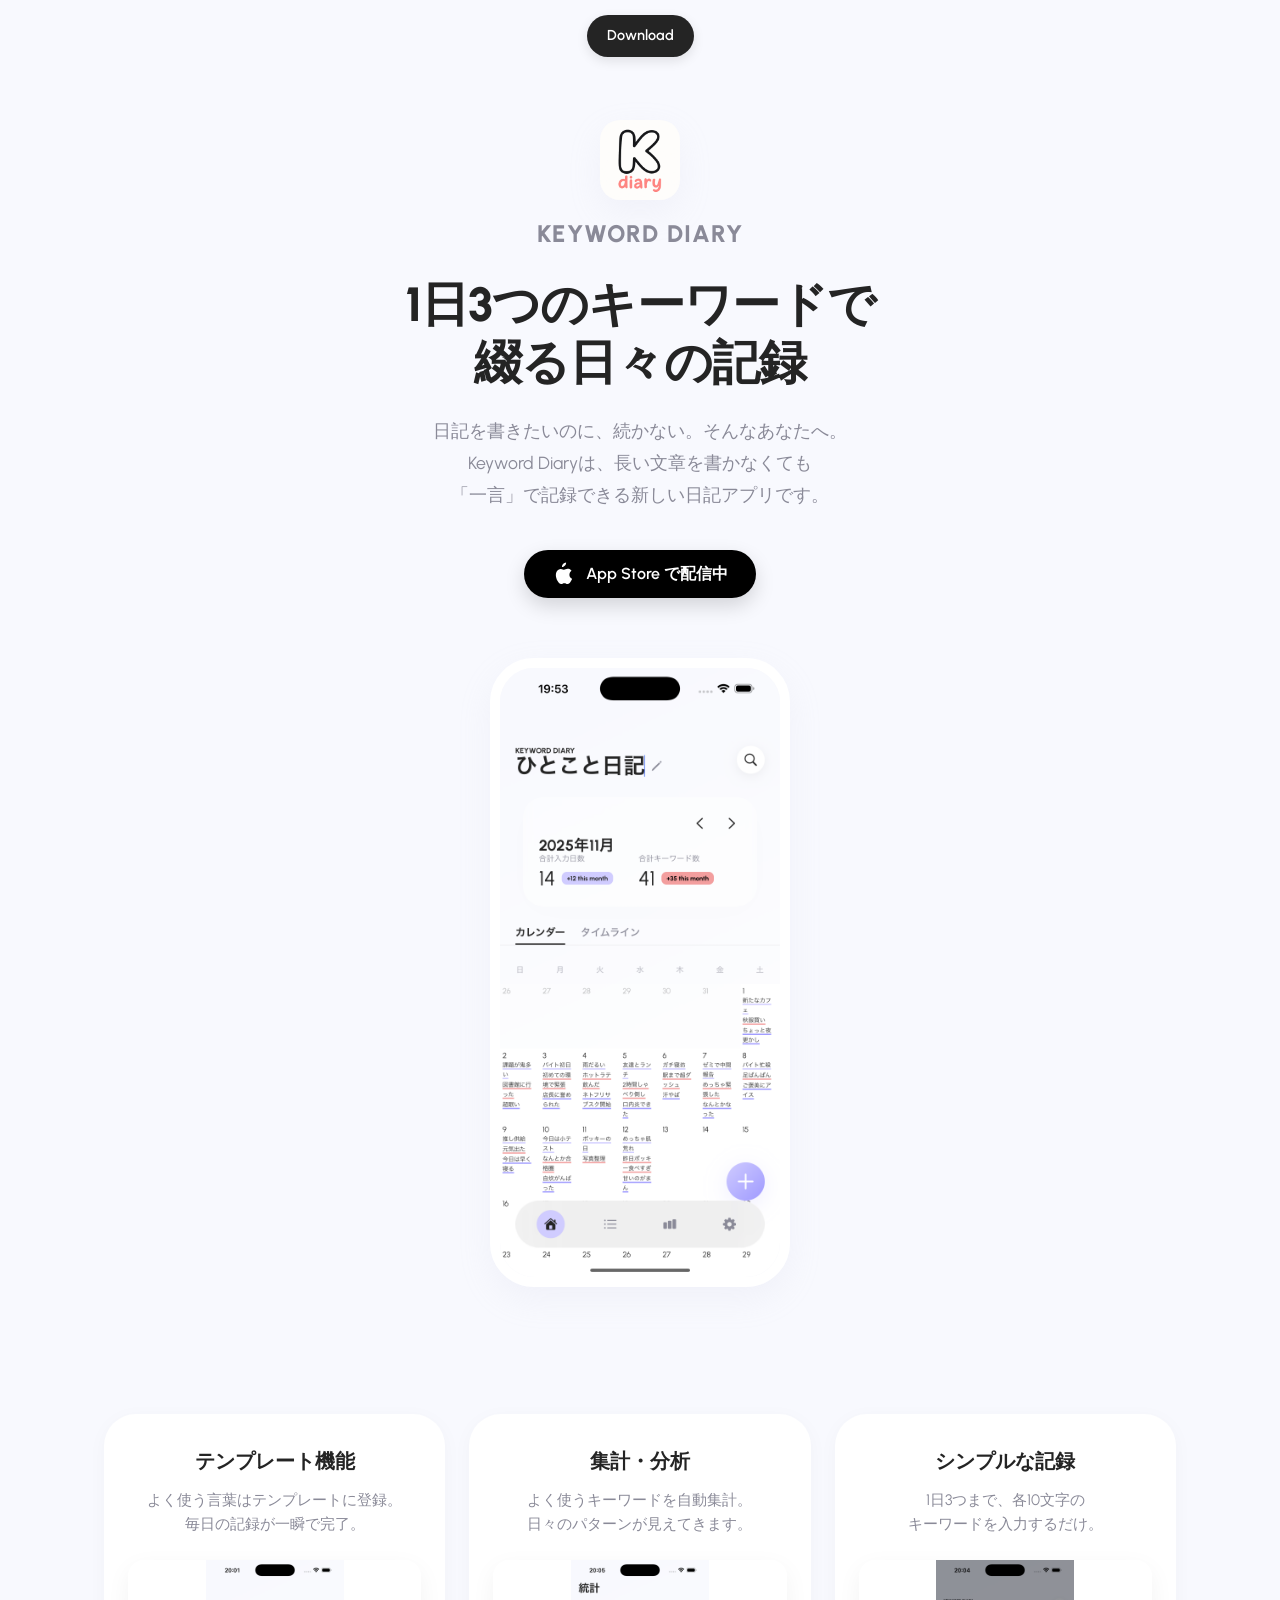
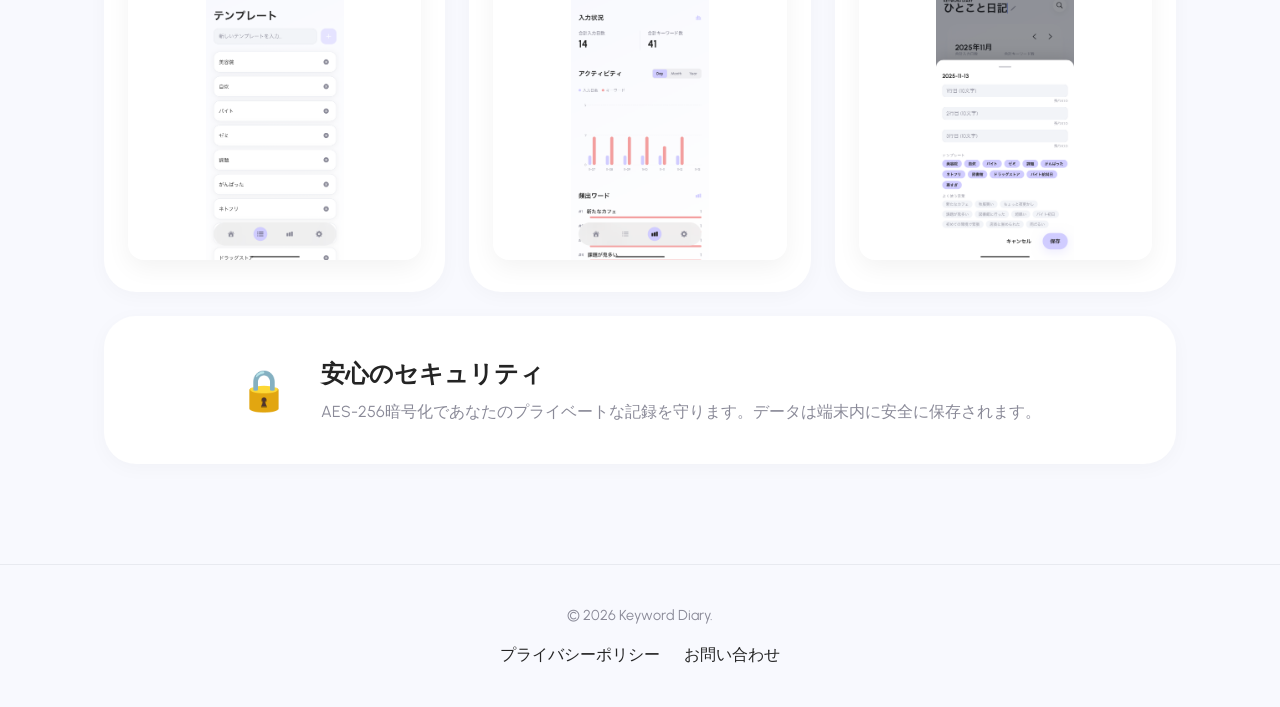
==== index.html @ 883a1d75 "ウェブサイトコンテンツの追加 Co-Authored-By: Claude Sonnet 4.6 <noreply@anthropic.com>" ====
<!DOCTYPE html>
<html lang="ja">

<head>
    <meta charset="UTF-8">
    <meta name="viewport" content="width=device-width, initial-scale=1.0">
    <title>Keyword Diary - シンプルな日記アプリ</title>
    <meta name="description" content="1日3つのキーワードで記録する新しい日記習慣。日記が続かない方に最適なシンプル設計。">

    <!-- Google Fonts -->
    <link rel="preconnect" href="https://fonts.googleapis.com">
    <link rel="preconnect" href="https://fonts.gstatic.com" crossorigin>
    <link href="https://fonts.googleapis.com/css2?family=Urbanist:wght@400;500;600;700;800&display=swap"
        rel="stylesheet">

    <link rel="stylesheet" href="styles.css">
    <link rel="icon" type="image/png" href="assets/images/icon.png">
</head>

<body>

    <header>
        <div class="container" style="justify-content: flex-end; display: flex;">
            <a href="#" class="btn-download-sm">
                Download
            </a>
        </div>
    </header>

    <main>
        <!-- Hero Section -->
        <section class="hero">
            <div class="container">
                <!-- Icon & Name at Top -->
                <div class="hero-logo-lockup">
                    <img src="assets/images/icon.png" alt="Icon" class="app-icon-lg">
                    <span class="app-name">Keyword Diary</span>
                </div>

                <h1>1日3つのキーワードで<br>綴る日々の記録</h1>
                <p>
                    日記を書きたいのに、続かない。そんなあなたへ。<br>
                    Keyword Diaryは、長い文章を書かなくても<br>
                    「一言」で記録できる新しい日記アプリです。
                </p>

                <div style="margin-bottom: 48px;">
                    <a href="#" class="store-badge">
                        <svg viewBox="0 0 24 24" width="24" height="24" fill="white">
                            <path
                                d="M18.71 19.5c-.83 1.24-1.71 2.45-3.05 2.47-1.34.03-1.77-.79-3.29-.79-1.53 0-2 .77-3.27.82-1.31.05-2.3-1.32-3.14-2.53C4.25 17 2.94 12.45 4.7 9.39c.87-1.52 2.43-2.48 4.12-2.51 1.28-.02 2.5.87 3.29.87.78 0 2.26-1.07 3.81-.91.65.03 2.47.26 3.64 1.98-.09.06-2.17 1.28-2.15 3.81.03 3.02 2.65 4.03 2.68 4.04-.03.07-.42 1.44-1.38 2.83M13 3.5c.73-.83 1.21-1.98 1.08-3.11-1.06.05-2.31.71-3.06 1.61-.69.85-1.18 1.96-1.03 3.07 1.17.09 2.36-.67 2.98-1.57z" />
                        </svg>
                        App Store で配信中
                    </a>
                </div>

                <div class="hero-image">
                    <img src="assets/images/hero_mockup.png" alt="App Calendar View" class="hero-mockup">
                </div>
            </div>
        </section>

        <!-- Features Section -->
        <section class="features">
            <div class="container">
                <!-- 3 Columns: Template (Left) | Stats (Center) | Simple Recording (Right) -->
                <!-- Note: User said "From Right: Simple, Stats, Template". -->
                <!-- So visually: [Template] [Stats] [Simple] -->
                <div class="three-col-grid">

                    <!-- 1. Template (Visual Left) -->
                    <div class="feature-card">
                        <h3>テンプレート機能</h3>
                        <p>よく使う言葉はテンプレートに登録。<br>毎日の記録が一瞬で完了。</p>
                        <img src="assets/images/feature_template.png" alt="Template Screen" class="card-image">
                    </div>

                    <!-- 2. Stats (Visual Center) -->
                    <div class="feature-card">
                        <h3>集計・分析</h3>
                        <p>よく使うキーワードを自動集計。<br>日々のパターンが見えてきます。</p>
                        <img src="assets/images/feature_stats.png" alt="Stats Screen" class="card-image">
                    </div>

                    <!-- 3. Simple Recording (Visual Right) -->
                    <div class="feature-card">
                        <h3>シンプルな記録</h3>
                        <p>1日3つまで、各10文字の<br>キーワードを入力するだけ。</p>
                        <img src="assets/images/feature_input.png" alt="Input Screen" class="card-image">
                    </div>

                </div>

                <!-- Security Card (Full Width) -->
                <div class="security-card">
                    <!-- Icon or Graphic could go here -->
                    <div style="font-size: 40px;">🔒</div>
                    <div class="security-content">
                        <h3>安心のセキュリティ</h3>
                        <p>AES-256暗号化であなたのプライベートな記録を守ります。データは端末内に安全に保存されます。</p>
                    </div>
                </div>

            </div>
        </section>
    </main>

    <footer>
        <div class="container">
            <p>&copy; 2026 Keyword Diary.</p>
            <div class="footer-links">
                <a href="privacy.html">プライバシーポリシー</a>
                <a href="mailto:support@keyworddiary.app">お問い合わせ</a>
            </div>
        </div>
    </footer>

</body>

</html>
---- styles.css ----
:root {
  /* Pastel Color Palette */
  --primary: #D0CCFF;
  /* Light Purple */
  --secondary: #F39E9E;
  /* Light Pink */
  --background: #F8F9FE;
  /* Very light cool gray/purple tint */
  --surface: #FFFFFF;
  --text-main: #242424;
  --text-muted: #8A8A98;
  --border: #E8EAF0;

  /* Shadows */
  --shadow-soft: 0 12px 32px rgba(200, 200, 220, 0.15);
  --shadow-card: 0 4px 20px rgba(0, 0, 0, 0.03);

  /* Layout */
  --radius-lg: 32px;
  --header-height: 72px;
  --container-max: 1120px;
}

* {
  box-sizing: border-box;
  margin: 0;
  padding: 0;
  -webkit-font-smoothing: antialiased;
}

body {
  font-family: 'Urbanist', -apple-system, BlinkMacSystemFont, "Segoe UI", Roboto, sans-serif;
  background-color: var(--background);
  color: var(--text-main);
  line-height: 1.5;
}

a {
  text-decoration: none;
  color: inherit;
  transition: opacity 0.2s;
}

a:hover {
  opacity: 0.7;
}

.container {
  max-width: var(--container-max);
  margin: 0 auto;
  padding: 0 24px;
}

/* Header (Simplified since logo is now in Hero) */
header {
  height: var(--header-height);
  position: absolute;
  top: 0;
  width: 100%;
  z-index: 100;
  display: flex;
  align-items: center;
  justify-content: flex-end;
  /* Only button on right */
  /* Only button on right */
  padding: 0 40px;
}

header .logo {
  display: flex;
  align-items: center;
  gap: 12px;
  font-weight: 700;
  font-size: 1.1rem;
}

header .logo img {
  width: 40px;
  height: 40px;
  border-radius: 10px;
}

.btn-download-sm {
  background: var(--text-main);
  color: #fff;
  padding: 10px 20px;
  border-radius: 100px;
  font-weight: 600;
  font-size: 0.9rem;
  box-shadow: 0 4px 12px rgba(0, 0, 0, 0.1);
}

/* Hero Section */
.hero {
  padding: 120px 0 80px;
  /* More top padding for centering */
  display: flex;
  flex-direction: column;
  align-items: center;
  text-align: center;
}

.hero-logo-lockup {
  display: flex;
  flex-direction: column;
  align-items: center;
  gap: 16px;
  margin-bottom: 24px;
}

.app-icon-lg {
  width: 80px;
  height: 80px;
  border-radius: 20px;
  box-shadow: var(--shadow-soft);
}

.app-name {
  font-size: 1.5rem;
  font-weight: 800;
  color: var(--text-muted);
  letter-spacing: 0.05em;
  text-transform: uppercase;
}

.hero h1 {
  font-size: 3rem;
  font-weight: 800;
  line-height: 1.2;
  letter-spacing: -0.02em;
  margin-bottom: 24px;
  color: var(--text-main);
  /* Solid color instead of gradient */
}

.hero p {
  font-size: 1.1rem;
  color: var(--text-muted);
  line-height: 1.8;
  margin-bottom: 40px;
  max-width: 600px;
}

.store-badge {
  background: #000;
  color: #fff;
  padding: 12px 28px;
  border-radius: 100px;
  display: inline-flex;
  align-items: center;
  gap: 10px;
  font-weight: 600;
  font-size: 1rem;
  transition: transform 0.2s;
  box-shadow: 0 8px 20px rgba(0, 0, 0, 0.15);
}

.store-badge:hover {
  transform: translateY(-2px);
}

.hero-image {
  margin-top: 60px;
  position: relative;
  z-index: 1;
}

.hero-mockup {
  width: 300px;
  /* Slightly larger */
  border-radius: 44px;
  box-shadow: var(--shadow-soft);
  border: 10px solid #fff;
}

/* Three Column Grid Features */
.features {
  padding: 40px 0 100px;
}

.three-col-grid {
  display: grid;
  grid-template-columns: repeat(3, 1fr);
  gap: 24px;
  margin-bottom: 24px;
}

/* Feature Card (Vertical) */
.feature-card {
  background: var(--surface);
  border-radius: var(--radius-lg);
  padding: 32px 24px;
  box-shadow: var(--shadow-card);
  display: flex;
  flex-direction: column;
  align-items: center;
  text-align: center;
  transition: transform 0.3s ease;
  height: 100%;
}

.feature-card:hover {
  transform: translateY(-4px);
}

.feature-card h3 {
  font-size: 1.25rem;
  font-weight: 700;
  margin-bottom: 12px;
  color: var(--text-main);
}

.feature-card p {
  font-size: 0.95rem;
  color: var(--text-muted);
  line-height: 1.6;
  margin-bottom: 24px;
  min-height: 3em;
  /* Align images */
}

.feature-card .card-image {
  width: 100%;
  border-radius: 16px;
  box-shadow: 0 8px 24px rgba(0, 0, 0, 0.05);
  /* Make images fit nicely */
  object-fit: contain;
  max-height: 300px;
}

/* Security Card (Full Width) */
.security-card {
  background: var(--surface);
  border-radius: var(--radius-lg);
  padding: 40px;
  box-shadow: var(--shadow-card);
  display: flex;
  align-items: center;
  justify-content: center;
  gap: 32px;
  width: 100%;
}

.security-content {
  text-align: left;
}

.security-card h3 {
  font-size: 1.5rem;
  font-weight: 700;
  margin-bottom: 8px;
}

.security-card p {
  color: var(--text-muted);
}

/* Footer */
footer {
  padding: 40px 0;
  text-align: center;
  border-top: 1px solid var(--border);
}

footer p {
  color: var(--text-muted);
  font-size: 0.9rem;
}

.footer-links {
  margin-top: 16px;
  display: flex;
  justify-content: center;
  gap: 24px;
}

/* Content Card for Privacy Policy */
.content-card {
  background: var(--surface);
  border-radius: var(--radius-lg);
  padding: 48px;
  box-shadow: var(--shadow-card);
  max-width: 800px;
  margin: 120px auto 40px;
  /* Offset for absolute header */
}

.content-card h1 {
  font-size: 2.5rem;
  font-weight: 800;
  margin-bottom: 8px;
  letter-spacing: -0.02em;
}

.content-card .date {
  color: var(--text-muted);
  display: block;
  margin-bottom: 32px;
}

.content-card h2 {
  font-size: 1.5rem;
  font-weight: 700;
  margin: 32px 0 16px;
}

.content-card p {
  line-height: 1.8;
  margin-bottom: 16px;
  color: #444;
}

/* Mobile Responsiveness */
@media (max-width: 900px) {
  .hero h1 {
    font-size: 2.25rem;
  }

  .three-col-grid {
    grid-template-columns: 1fr;
  }

  .security-card {
    flex-direction: column;
    text-align: center;
  }

  .security-content {
    text-align: center;
  }
}
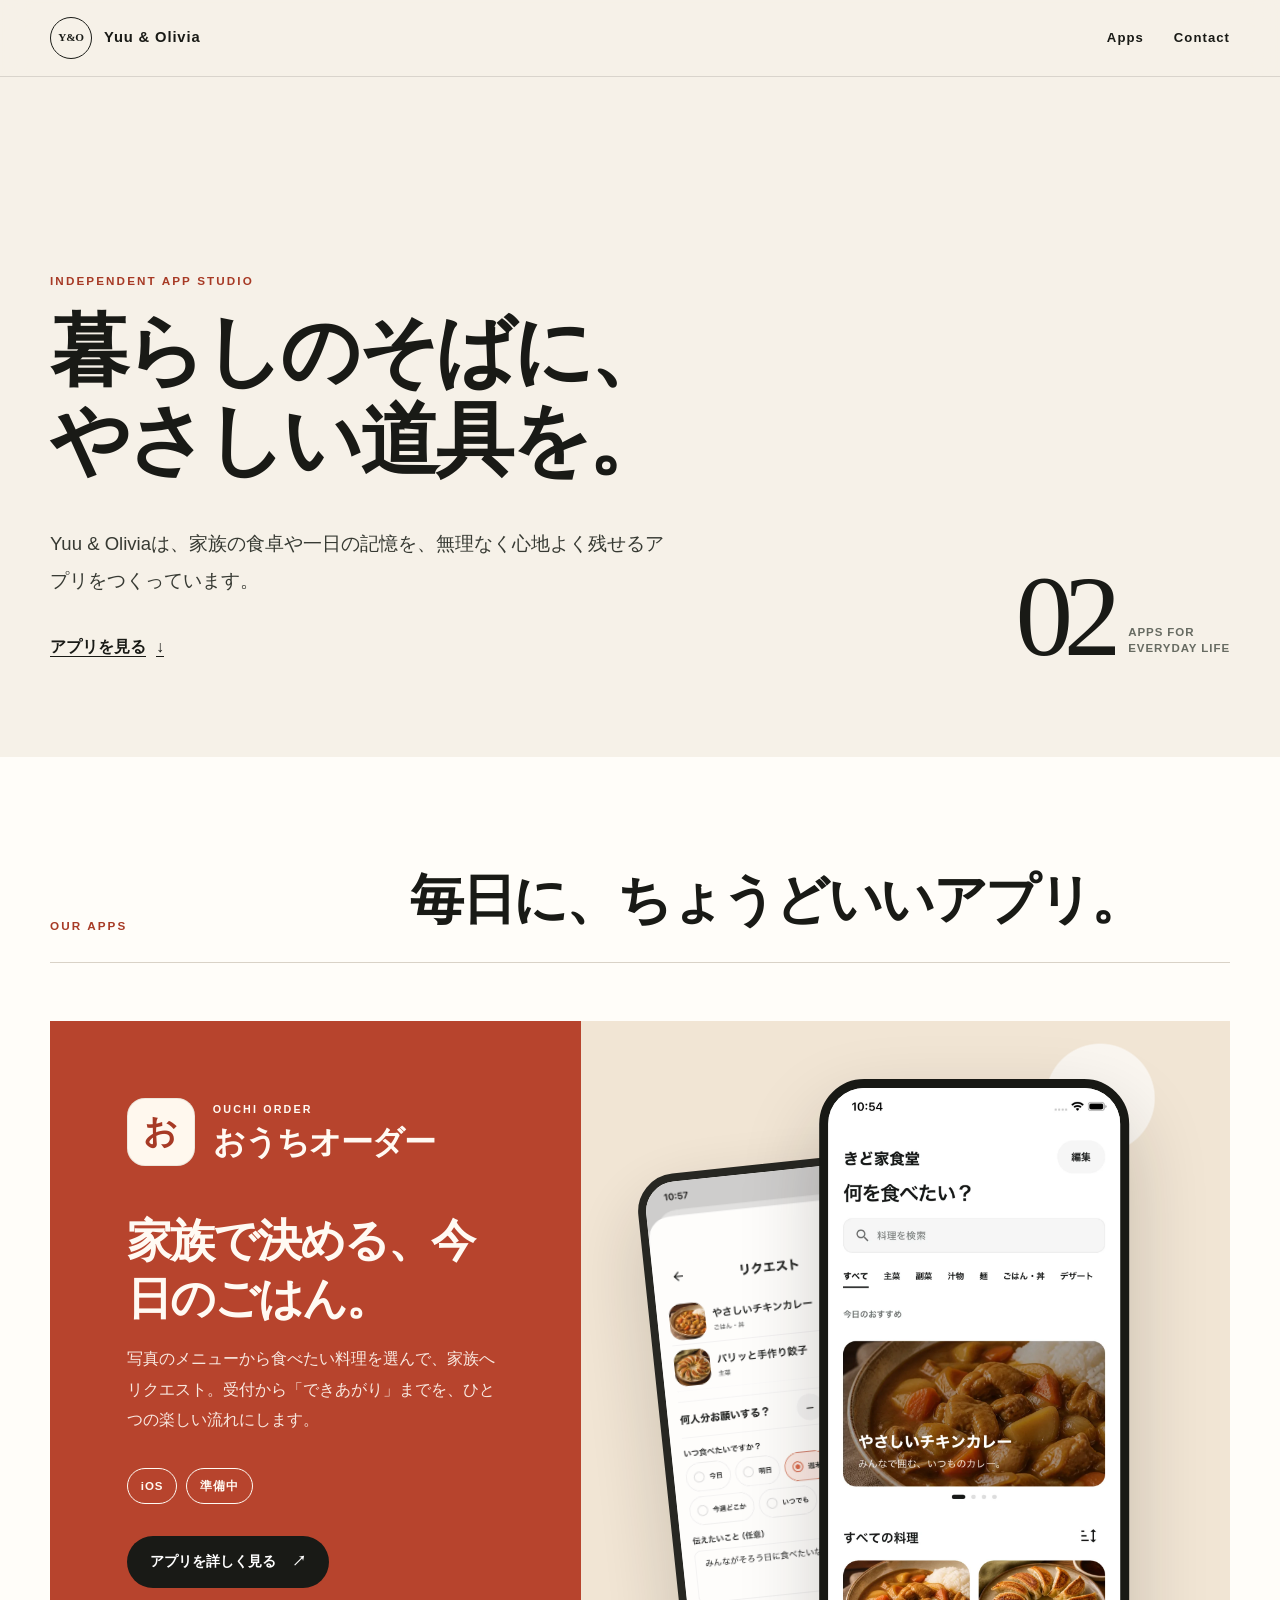
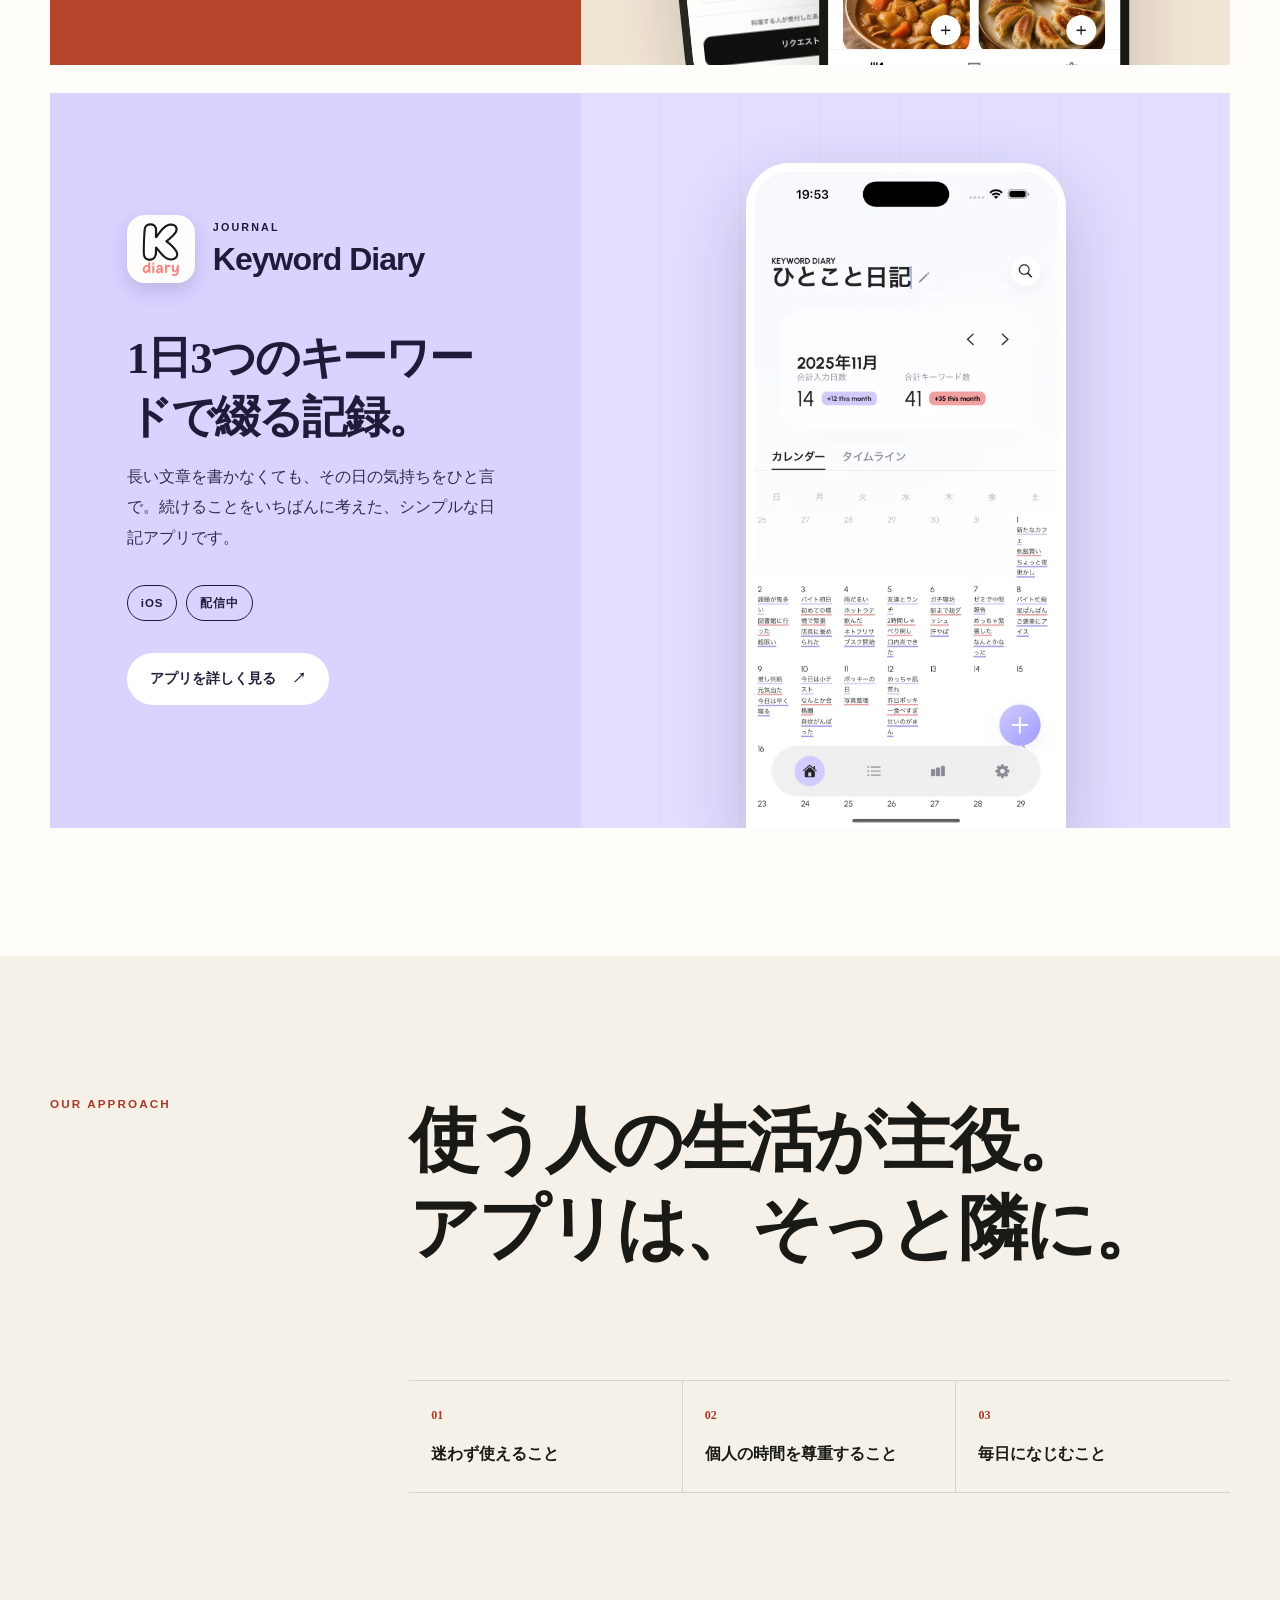
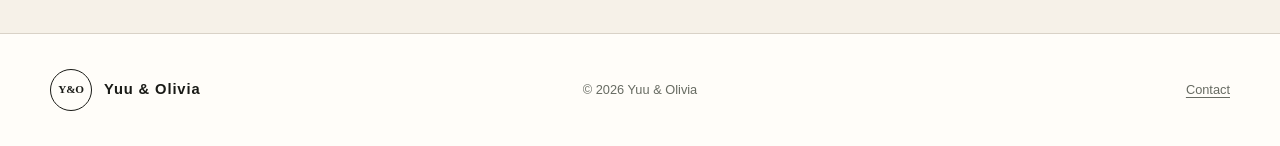
==== commit f1fac159: "おうちオーダーのウェブサイト構築" ====
--- a/index.html
+++ b/index.html
@@ -1,120 +1,134 @@
 <!DOCTYPE html>
 <html lang="ja">
+  <head>
+    <meta charset="utf-8">
+    <meta name="viewport" content="width=device-width, initial-scale=1">
+    <meta name="theme-color" content="#f6f1e8">
+    <meta name="description" content="Yuu &amp; Oliviaがつくる、毎日の暮らしに寄り添うアプリをご紹介します。">
+    <meta property="og:title" content="Yuu &amp; Olivia | Apps">
+    <meta property="og:description" content="暮らしのそばに、やさしい道具を。">
+    <meta property="og:type" content="website">
+    <meta property="og:url" content="https://yuu-and-olivia.github.io/">
+    <title>Yuu &amp; Olivia | Apps</title>
+    <link rel="canonical" href="https://yuu-and-olivia.github.io/">
+    <link rel="stylesheet" href="site.css?v=20260819-3">
+  </head>
+  <body class="publisher-page">
+    <a class="skip-link" href="#main">本文へ移動</a>
 
-<head>
-    <meta charset="UTF-8">
-    <meta name="viewport" content="width=device-width, initial-scale=1.0">
-    <title>Keyword Diary - シンプルな日記アプリ</title>
-    <meta name="description" content="1日3つのキーワードで記録する新しい日記習慣。日記が続かない方に最適なシンプル設計。">
-
-    <!-- Google Fonts -->
-    <link rel="preconnect" href="https://fonts.googleapis.com">
-    <link rel="preconnect" href="https://fonts.gstatic.com" crossorigin>
-    <link href="https://fonts.googleapis.com/css2?family=Urbanist:wght@400;500;600;700;800&display=swap"
-        rel="stylesheet">
-
-    <link rel="stylesheet" href="styles.css">
-    <link rel="icon" type="image/png" href="assets/images/icon.png">
-</head>
-
-<body>
-
-    <header>
-        <div class="container" style="justify-content: flex-end; display: flex;">
-            <a href="#" class="btn-download-sm">
-                Download
-            </a>
-        </div>
+    <header class="site-header">
+      <div class="shell site-header__inner">
+        <a class="publisher-brand" href="./" aria-label="Yuu &amp; Olivia ホーム">
+          <span class="publisher-brand__mark" aria-hidden="true">Y&amp;O</span>
+          <span>Yuu &amp; Olivia</span>
+        </a>
+        <nav class="site-nav" aria-label="メインナビゲーション">
+          <a href="#apps">Apps</a>
+          <a href="mailto:yuu.and.olivia@gmail.com">Contact</a>
+        </nav>
+      </div>
     </header>
 
-    <main>
-        <!-- Hero Section -->
-        <section class="hero">
-            <div class="container">
-                <!-- Icon & Name at Top -->
-                <div class="hero-logo-lockup">
-                    <img src="assets/images/icon.png" alt="Icon" class="app-icon-lg">
-                    <span class="app-name">Keyword Diary</span>
+    <main id="main">
+      <section class="publisher-hero shell" aria-labelledby="publisher-title">
+        <div class="publisher-hero__copy">
+          <p class="eyebrow">Independent app studio</p>
+          <h1 id="publisher-title">暮らしのそばに、<br>やさしい道具を。</h1>
+          <p class="publisher-hero__lead">
+            Yuu &amp; Oliviaは、家族の食卓や一日の記憶を、無理なく心地よく残せるアプリをつくっています。
+          </p>
+          <a class="text-link" href="#apps">アプリを見る <span aria-hidden="true">↓</span></a>
+        </div>
+        <div class="publisher-hero__note" role="group" aria-label="公開アプリ数">
+          <strong>02</strong>
+          <span>Apps for<br>everyday life</span>
+        </div>
+      </section>
+
+      <section class="apps-section" id="apps" aria-labelledby="apps-title">
+        <div class="shell">
+          <div class="section-heading section-heading--line">
+            <p class="eyebrow">Our apps</p>
+            <h2 id="apps-title">毎日に、ちょうどいいアプリ。</h2>
+          </div>
+
+          <article class="app-showcase app-showcase--ouchi">
+            <div class="app-showcase__copy">
+              <div class="app-lockup">
+                <span class="app-symbol app-symbol--ouchi" aria-hidden="true">お</span>
+                <div>
+                  <p class="app-lockup__latin">OUCHI ORDER</p>
+                  <h3>おうちオーダー</h3>
                 </div>
+              </div>
+              <p class="app-showcase__tagline">家族で決める、今日のごはん。</p>
+              <p class="app-showcase__description">
+                写真のメニューから食べたい料理を選んで、家族へリクエスト。受付から「できあがり」までを、ひとつの楽しい流れにします。
+              </p>
+              <div class="app-meta" role="group" aria-label="対応状況">
+                <span>iOS</span>
+                <span>準備中</span>
+              </div>
+              <a class="button button--dark" href="ouchi-order/">アプリを詳しく見る <span aria-hidden="true">↗</span></a>
+            </div>
+            <div class="app-showcase__visual app-showcase__visual--ouchi">
+              <div class="mini-phone mini-phone--back" aria-hidden="true">
+                <img src="assets/ouchi-order/request.webp" alt="" width="936" height="2026" loading="lazy">
+              </div>
+              <div class="mini-phone">
+                <img src="assets/ouchi-order/menu.webp" alt="おうちオーダーの写真中心のメニュー画面" width="936" height="2026">
+              </div>
+            </div>
+          </article>
 
-                <h1>1日3つのキーワードで<br>綴る日々の記録</h1>
-                <p>
-                    日記を書きたいのに、続かない。そんなあなたへ。<br>
-                    Keyword Diaryは、長い文章を書かなくても<br>
-                    「一言」で記録できる新しい日記アプリです。
-                </p>
+          <article class="app-showcase app-showcase--keyword">
+            <div class="app-showcase__copy">
+              <div class="app-lockup">
+                <img class="app-symbol app-symbol--image" src="assets/keyword-diary/icon.webp" alt="Keyword Diaryのアイコン" width="256" height="256" loading="lazy">
+                <div>
+                  <p class="app-lockup__latin">JOURNAL</p>
+                  <h3>Keyword Diary</h3>
+                </div>
+              </div>
+              <p class="app-showcase__tagline">1日3つのキーワードで綴る記録。</p>
+              <p class="app-showcase__description">
+                長い文章を書かなくても、その日の気持ちをひと言で。続けることをいちばんに考えた、シンプルな日記アプリです。
+              </p>
+              <div class="app-meta" role="group" aria-label="対応状況">
+                <span>iOS</span>
+                <span>配信中</span>
+              </div>
+              <a class="button button--light" href="keyword-diary/">アプリを詳しく見る <span aria-hidden="true">↗</span></a>
+            </div>
+            <div class="app-showcase__visual app-showcase__visual--keyword">
+              <img class="keyword-preview" src="assets/keyword-diary/hero.webp" alt="Keyword Diaryのカレンダー画面" width="480" height="1043" loading="lazy">
+            </div>
+          </article>
+        </div>
+      </section>
 
-                <div style="margin-bottom: 48px;">
-                    <a href="#" class="store-badge">
-                        <svg viewBox="0 0 24 24" width="24" height="24" fill="white">
-                            <path
-                                d="M18.71 19.5c-.83 1.24-1.71 2.45-3.05 2.47-1.34.03-1.77-.79-3.29-.79-1.53 0-2 .77-3.27.82-1.31.05-2.3-1.32-3.14-2.53C4.25 17 2.94 12.45 4.7 9.39c.87-1.52 2.43-2.48 4.12-2.51 1.28-.02 2.5.87 3.29.87.78 0 2.26-1.07 3.81-.91.65.03 2.47.26 3.64 1.98-.09.06-2.17 1.28-2.15 3.81.03 3.02 2.65 4.03 2.68 4.04-.03.07-.42 1.44-1.38 2.83M13 3.5c.73-.83 1.21-1.98 1.08-3.11-1.06.05-2.31.71-3.06 1.61-.69.85-1.18 1.96-1.03 3.07 1.17.09 2.36-.67 2.98-1.57z" />
-                        </svg>
-                        App Store で配信中
-                    </a>
-                </div>
-
-                <div class="hero-image">
-                    <img src="assets/images/hero_mockup.png" alt="App Calendar View" class="hero-mockup">
-                </div>
-            </div>
-        </section>
-
-        <!-- Features Section -->
-        <section class="features">
-            <div class="container">
-                <!-- 3 Columns: Template (Left) | Stats (Center) | Simple Recording (Right) -->
-                <!-- Note: User said "From Right: Simple, Stats, Template". -->
-                <!-- So visually: [Template] [Stats] [Simple] -->
-                <div class="three-col-grid">
-
-                    <!-- 1. Template (Visual Left) -->
-                    <div class="feature-card">
-                        <h3>テンプレート機能</h3>
-                        <p>よく使う言葉はテンプレートに登録。<br>毎日の記録が一瞬で完了。</p>
-                        <img src="assets/images/feature_template.png" alt="Template Screen" class="card-image">
-                    </div>
-
-                    <!-- 2. Stats (Visual Center) -->
-                    <div class="feature-card">
-                        <h3>集計・分析</h3>
-                        <p>よく使うキーワードを自動集計。<br>日々のパターンが見えてきます。</p>
-                        <img src="assets/images/feature_stats.png" alt="Stats Screen" class="card-image">
-                    </div>
-
-                    <!-- 3. Simple Recording (Visual Right) -->
-                    <div class="feature-card">
-                        <h3>シンプルな記録</h3>
-                        <p>1日3つまで、各10文字の<br>キーワードを入力するだけ。</p>
-                        <img src="assets/images/feature_input.png" alt="Input Screen" class="card-image">
-                    </div>
-
-                </div>
-
-                <!-- Security Card (Full Width) -->
-                <div class="security-card">
-                    <!-- Icon or Graphic could go here -->
-                    <div style="font-size: 40px;">🔒</div>
-                    <div class="security-content">
-                        <h3>安心のセキュリティ</h3>
-                        <p>AES-256暗号化であなたのプライベートな記録を守ります。データは端末内に安全に保存されます。</p>
-                    </div>
-                </div>
-
-            </div>
-        </section>
+      <section class="studio-note">
+        <div class="shell studio-note__inner">
+          <p class="eyebrow">Our approach</p>
+          <p class="studio-note__statement">使う人の生活が主役。<br>アプリは、そっと隣に。</p>
+          <div class="studio-principles" role="group" aria-label="ものづくりの方針">
+            <p><span>01</span>迷わず使えること</p>
+            <p><span>02</span>個人の時間を尊重すること</p>
+            <p><span>03</span>毎日になじむこと</p>
+          </div>
+        </div>
+      </section>
     </main>
 
-    <footer>
-        <div class="container">
-            <p>&copy; 2026 Keyword Diary.</p>
-            <div class="footer-links">
-                <a href="privacy.html">プライバシーポリシー</a>
-                <a href="mailto:support@keyworddiary.app">お問い合わせ</a>
-            </div>
-        </div>
+    <footer class="site-footer">
+      <div class="shell site-footer__inner">
+        <a class="publisher-brand publisher-brand--footer" href="./">
+          <span class="publisher-brand__mark" aria-hidden="true">Y&amp;O</span>
+          <span>Yuu &amp; Olivia</span>
+        </a>
+        <p>&copy; 2026 Yuu &amp; Olivia</p>
+        <a href="mailto:yuu.and.olivia@gmail.com">Contact</a>
+      </div>
     </footer>
-
-</body>
-
-</html>+  </body>
+</html>
--- a/site.css
+++ b/site.css
@@ -0,0 +1,1447 @@
+:root {
+  --ink: #191a16;
+  --ink-soft: #373a33;
+  --muted: #676b62;
+  --paper: #f6f1e8;
+  --paper-deep: #ece4d7;
+  --surface: #fffdf9;
+  --line: #d9d2c7;
+  --brand: #c84f34;
+  --brand-dark: #a73a25;
+  --sage: #7f9277;
+  --sage-light: #dce5d7;
+  --lavender: #d8d3ff;
+  --lavender-deep: #aaa2ed;
+  --shadow-phone: 0 34px 80px rgba(31, 27, 21, 0.2);
+  --shell: 1180px;
+  --serif: "Yu Mincho", "Hiragino Mincho ProN", "Hiragino Mincho Pro", Georgia, serif;
+  --sans: "Hiragino Kaku Gothic ProN", "Yu Gothic", "YuGothic", "Noto Sans JP", -apple-system,
+    BlinkMacSystemFont, "Segoe UI", sans-serif;
+}
+
+*,
+*::before,
+*::after {
+  box-sizing: border-box;
+}
+
+html {
+  scroll-behavior: smooth;
+}
+
+body {
+  margin: 0;
+  background: var(--paper);
+  color: var(--ink);
+  font-family: var(--sans);
+  font-size: 16px;
+  line-height: 1.75;
+  text-rendering: optimizeLegibility;
+  -webkit-font-smoothing: antialiased;
+}
+
+img {
+  display: block;
+  height: auto;
+  max-width: 100%;
+}
+
+a {
+  color: inherit;
+  text-decoration-thickness: 1px;
+  text-underline-offset: 0.22em;
+}
+
+button,
+a {
+  -webkit-tap-highlight-color: transparent;
+}
+
+:focus-visible {
+  outline: 3px solid #0b67c2;
+  outline-offset: 4px;
+}
+
+.skip-link {
+  position: fixed;
+  z-index: 1000;
+  top: 12px;
+  left: 12px;
+  padding: 10px 16px;
+  border-radius: 8px;
+  background: var(--ink);
+  color: #fff;
+  transform: translateY(-160%);
+}
+
+.skip-link:focus {
+  transform: translateY(0);
+}
+
+.shell {
+  width: min(calc(100% - 48px), var(--shell));
+  margin-inline: auto;
+}
+
+.site-header {
+  position: relative;
+  z-index: 20;
+  border-bottom: 1px solid rgba(25, 26, 22, 0.13);
+  background: rgba(246, 241, 232, 0.92);
+  backdrop-filter: blur(14px);
+}
+
+.site-header__inner {
+  display: flex;
+  min-height: 76px;
+  align-items: center;
+  justify-content: space-between;
+  gap: 24px;
+}
+
+.publisher-brand {
+  display: inline-flex;
+  min-height: 44px;
+  align-items: center;
+  gap: 12px;
+  color: var(--ink);
+  font-size: 0.92rem;
+  font-weight: 700;
+  letter-spacing: 0.06em;
+  text-decoration: none;
+}
+
+.publisher-brand__mark {
+  display: grid;
+  width: 42px;
+  height: 42px;
+  place-items: center;
+  border: 1px solid var(--ink);
+  border-radius: 50%;
+  font-family: Georgia, serif;
+  font-size: 0.7rem;
+  font-weight: 700;
+  letter-spacing: -0.02em;
+}
+
+.site-nav {
+  display: flex;
+  align-items: center;
+  gap: 30px;
+}
+
+.site-nav a {
+  display: inline-flex;
+  min-height: 44px;
+  align-items: center;
+  font-size: 0.82rem;
+  font-weight: 700;
+  letter-spacing: 0.08em;
+  text-decoration: none;
+}
+
+.site-nav a:hover,
+.publisher-brand:hover,
+.site-footer a:hover {
+  color: var(--brand-dark);
+}
+
+.eyebrow {
+  margin: 0 0 18px;
+  color: var(--brand-dark);
+  font-size: 0.73rem;
+  font-weight: 800;
+  letter-spacing: 0.18em;
+  line-height: 1.4;
+  text-transform: uppercase;
+}
+
+.publisher-hero {
+  display: grid;
+  min-height: 680px;
+  grid-template-columns: minmax(0, 1fr) auto;
+  align-items: end;
+  gap: 80px;
+  padding-block: clamp(100px, 14vw, 180px) 88px;
+}
+
+.publisher-hero h1,
+.section-heading h2,
+.studio-note__statement,
+.ouchi-hero h1,
+.feature-story h2,
+.screens-heading h2,
+.closing-copy h2,
+.legal-header h1 {
+  font-family: var(--serif);
+  font-weight: 600;
+  letter-spacing: -0.045em;
+}
+
+.publisher-hero h1 {
+  max-width: 780px;
+  margin: 0;
+  font-size: clamp(2.85rem, 6.2vw, 5.9rem);
+  line-height: 1.12;
+}
+
+.publisher-hero__lead {
+  max-width: 620px;
+  margin: 40px 0 26px;
+  color: var(--ink-soft);
+  font-size: clamp(1rem, 1.5vw, 1.16rem);
+  line-height: 2;
+}
+
+.text-link {
+  display: inline-flex;
+  min-height: 44px;
+  align-items: center;
+  gap: 10px;
+  font-weight: 800;
+}
+
+.publisher-hero__note {
+  display: flex;
+  align-items: flex-end;
+  gap: 16px;
+  padding-bottom: 12px;
+}
+
+.publisher-hero__note strong {
+  font-family: var(--serif);
+  font-size: clamp(4rem, 9vw, 7.5rem);
+  font-weight: 400;
+  letter-spacing: -0.08em;
+  line-height: 0.7;
+}
+
+.publisher-hero__note span {
+  color: var(--muted);
+  font-size: 0.72rem;
+  font-weight: 700;
+  letter-spacing: 0.08em;
+  line-height: 1.45;
+  text-transform: uppercase;
+}
+
+.apps-section {
+  padding: 110px 0 128px;
+  background: var(--surface);
+}
+
+.section-heading--line {
+  display: grid;
+  grid-template-columns: 0.4fr 1fr;
+  align-items: end;
+  gap: 32px;
+  margin-bottom: 58px;
+  padding-bottom: 28px;
+  border-bottom: 1px solid var(--line);
+}
+
+.section-heading--line .eyebrow {
+  margin: 0;
+}
+
+.section-heading h2 {
+  margin: 0;
+  font-size: clamp(2rem, 4.2vw, 4rem);
+  line-height: 1.25;
+}
+
+.app-showcase {
+  display: grid;
+  min-height: 630px;
+  grid-template-columns: minmax(0, 0.9fr) minmax(360px, 1.1fr);
+  overflow: hidden;
+}
+
+.app-showcase + .app-showcase {
+  margin-top: 28px;
+}
+
+.app-showcase__copy {
+  display: flex;
+  flex-direction: column;
+  align-items: flex-start;
+  justify-content: center;
+  padding: clamp(44px, 6vw, 80px);
+}
+
+.app-showcase--ouchi {
+  background: #b7442d;
+  color: #fffaf3;
+}
+
+.app-showcase--keyword {
+  background: var(--lavender);
+  color: #1f1c39;
+}
+
+.app-lockup {
+  display: flex;
+  align-items: center;
+  gap: 18px;
+}
+
+.app-symbol {
+  flex: 0 0 auto;
+  width: 68px;
+  height: 68px;
+  border-radius: 18px;
+}
+
+.app-symbol--ouchi {
+  display: grid;
+  place-items: center;
+  background: #fff8ee;
+  color: #a73a25;
+  font-family: var(--serif);
+  font-size: 2.1rem;
+  font-weight: 700;
+  box-shadow: inset 0 0 0 1px rgba(25, 26, 22, 0.08);
+}
+
+.app-symbol--image {
+  object-fit: cover;
+  box-shadow: 0 8px 20px rgba(36, 30, 82, 0.16);
+}
+
+.app-lockup__latin {
+  margin: 0 0 3px;
+  font-size: 0.67rem;
+  font-weight: 800;
+  letter-spacing: 0.2em;
+}
+
+.app-lockup h3 {
+  margin: 0;
+  font-size: clamp(1.45rem, 2.5vw, 2.15rem);
+  letter-spacing: -0.03em;
+  line-height: 1.3;
+}
+
+.app-showcase__tagline {
+  max-width: 500px;
+  margin: 46px 0 16px;
+  font-family: var(--serif);
+  font-size: clamp(1.9rem, 3.5vw, 3.4rem);
+  font-weight: 600;
+  letter-spacing: -0.045em;
+  line-height: 1.3;
+}
+
+.app-showcase__description {
+  max-width: 500px;
+  margin: 0;
+  opacity: 0.9;
+  line-height: 1.9;
+}
+
+.app-meta {
+  display: flex;
+  gap: 9px;
+  margin: 32px 0;
+}
+
+.app-meta span {
+  padding: 7px 13px;
+  border: 1px solid currentColor;
+  border-radius: 999px;
+  font-size: 0.72rem;
+  font-weight: 800;
+  letter-spacing: 0.08em;
+}
+
+.button {
+  display: inline-flex;
+  min-height: 52px;
+  align-items: center;
+  justify-content: center;
+  gap: 16px;
+  padding: 12px 22px;
+  border: 1px solid transparent;
+  border-radius: 999px;
+  font-size: 0.9rem;
+  font-weight: 800;
+  text-decoration: none;
+  transition: transform 180ms ease, background-color 180ms ease;
+}
+
+.button:hover {
+  transform: translateY(-2px);
+}
+
+.button--dark {
+  background: var(--ink);
+  color: #fff;
+}
+
+.button--light {
+  background: #fff;
+  color: #26213f;
+}
+
+.button--outline {
+  border-color: var(--ink);
+  background: transparent;
+  color: var(--ink);
+}
+
+.app-showcase__visual {
+  position: relative;
+  min-height: 560px;
+  overflow: hidden;
+}
+
+.app-showcase__visual--ouchi {
+  background:
+    radial-gradient(circle at 80% 12%, rgba(255, 255, 255, 0.65) 0 7%, transparent 7.2%),
+    #f1e5d4;
+}
+
+.mini-phone {
+  position: absolute;
+  z-index: 2;
+  top: 58px;
+  left: 50%;
+  width: min(310px, 52%);
+  overflow: hidden;
+  border: 9px solid #181915;
+  border-radius: 45px;
+  background: #fff;
+  box-shadow: var(--shadow-phone);
+  transform: translateX(-28%);
+}
+
+.mini-phone--back {
+  z-index: 1;
+  top: 142px;
+  width: min(250px, 43%);
+  border-width: 8px;
+  border-radius: 38px;
+  transform: translateX(-98%) rotate(-6deg);
+  opacity: 0.93;
+}
+
+.app-showcase__visual--keyword {
+  display: grid;
+  place-items: end center;
+  background:
+    linear-gradient(rgba(255, 255, 255, 0.24), rgba(255, 255, 255, 0.24)),
+    repeating-linear-gradient(90deg, transparent 0 79px, rgba(51, 44, 98, 0.08) 80px);
+}
+
+.keyword-preview {
+  width: min(320px, 62%);
+  margin-top: 70px;
+  border: 9px solid #fff;
+  border-bottom: 0;
+  border-radius: 44px 44px 0 0;
+  box-shadow: 0 30px 70px rgba(36, 30, 82, 0.22);
+}
+
+.studio-note {
+  padding: 140px 0;
+  background: var(--paper);
+}
+
+.studio-note__inner {
+  display: grid;
+  grid-template-columns: 0.35fr 1fr;
+  gap: 72px;
+}
+
+.studio-note__statement {
+  grid-column: 2;
+  max-width: 820px;
+  margin: 0;
+  font-size: clamp(2.55rem, 5.5vw, 5.3rem);
+  line-height: 1.25;
+}
+
+.studio-principles {
+  display: grid;
+  grid-column: 2;
+  grid-template-columns: repeat(3, 1fr);
+  gap: 0;
+  margin-top: 36px;
+  border-top: 1px solid var(--line);
+  border-bottom: 1px solid var(--line);
+}
+
+.studio-principles p {
+  margin: 0;
+  padding: 24px 22px;
+  border-right: 1px solid var(--line);
+  font-weight: 700;
+}
+
+.studio-principles p:last-child {
+  border-right: 0;
+}
+
+.studio-principles span {
+  display: block;
+  margin-bottom: 14px;
+  color: var(--brand-dark);
+  font-family: Georgia, serif;
+  font-size: 0.75rem;
+}
+
+.site-footer {
+  padding: 34px 0;
+  border-top: 1px solid var(--line);
+  background: var(--surface);
+}
+
+.site-footer__inner {
+  display: grid;
+  grid-template-columns: 1fr auto 1fr;
+  align-items: center;
+  gap: 24px;
+  color: var(--muted);
+  font-size: 0.8rem;
+}
+
+.publisher-brand--footer {
+  color: var(--ink);
+}
+
+.site-footer__inner p {
+  margin: 0;
+  text-align: center;
+}
+
+.site-footer__inner > a:last-child {
+  justify-self: end;
+}
+
+/* Ouchi Order */
+
+.ouchi-page {
+  background: var(--surface);
+}
+
+.ouchi-page .site-header {
+  position: absolute;
+  width: 100%;
+  border-bottom-color: rgba(255, 255, 255, 0.25);
+  background: transparent;
+}
+
+.ouchi-page .site-header .publisher-brand,
+.ouchi-page .site-header .site-nav a {
+  color: #fffaf3;
+}
+
+.ouchi-page .site-header .publisher-brand__mark {
+  border-color: currentColor;
+}
+
+.ouchi-hero {
+  position: relative;
+  overflow: hidden;
+  background: #b7442d;
+  color: #fffaf3;
+}
+
+.ouchi-hero::after {
+  position: absolute;
+  top: -150px;
+  right: -110px;
+  width: 430px;
+  height: 430px;
+  border: 1px solid rgba(255, 255, 255, 0.2);
+  border-radius: 50%;
+  content: "";
+}
+
+.ouchi-hero__inner {
+  display: grid;
+  min-height: 820px;
+  grid-template-columns: minmax(0, 0.95fr) minmax(380px, 1.05fr);
+  align-items: center;
+  gap: clamp(36px, 6vw, 88px);
+  padding-top: 108px;
+}
+
+.ouchi-hero__copy {
+  position: relative;
+  z-index: 2;
+  padding-block: 72px;
+}
+
+.ouchi-hero .eyebrow {
+  color: #fffaf3;
+}
+
+.ouchi-hero h1 {
+  max-width: 650px;
+  margin: 0;
+  font-size: clamp(3rem, 5vw, 3.8rem);
+  line-height: 1.18;
+}
+
+.ouchi-hero h1 span {
+  display: block;
+  white-space: nowrap;
+}
+
+.ouchi-hero__lead {
+  max-width: 585px;
+  margin: 34px 0 0;
+  font-size: clamp(1rem, 1.5vw, 1.17rem);
+  line-height: 2;
+}
+
+.ouchi-hero__actions {
+  display: flex;
+  flex-wrap: wrap;
+  gap: 12px;
+  margin-top: 34px;
+}
+
+.ouchi-hero .button--outline {
+  border-color: #fffaf3;
+  color: #fffaf3;
+}
+
+.availability {
+  display: flex;
+  align-items: center;
+  gap: 10px;
+  margin: 26px 0 0;
+  font-size: 0.77rem;
+  font-weight: 700;
+  letter-spacing: 0.05em;
+}
+
+.availability::before {
+  width: 8px;
+  height: 8px;
+  border-radius: 50%;
+  background: #dce5d7;
+  content: "";
+}
+
+.ouchi-hero__visual {
+  position: relative;
+  align-self: stretch;
+}
+
+.hero-phone {
+  position: absolute;
+  z-index: 2;
+  bottom: -146px;
+  left: 50%;
+  width: min(338px, 57%);
+  overflow: hidden;
+  border: 10px solid #181915;
+  border-radius: 50px;
+  background: #fff;
+  box-shadow: 0 44px 100px rgba(42, 14, 8, 0.37);
+  transform: translateX(-28%) rotate(2deg);
+}
+
+.hero-phone--secondary {
+  z-index: 1;
+  bottom: -98px;
+  width: min(265px, 47%);
+  border-width: 8px;
+  border-radius: 42px;
+  transform: translateX(-106%) rotate(-8deg);
+  opacity: 0.94;
+}
+
+.concept-band {
+  padding: 38px 0;
+  background: var(--ink);
+  color: #fff;
+}
+
+.concept-band__inner {
+  display: flex;
+  align-items: center;
+  justify-content: space-between;
+  gap: 36px;
+}
+
+.concept-band p {
+  margin: 0;
+}
+
+.concept-band__label {
+  flex: 0 0 auto;
+  font-size: 0.7rem;
+  font-weight: 800;
+  letter-spacing: 0.18em;
+  text-transform: uppercase;
+}
+
+.concept-band__copy {
+  max-width: 780px;
+  font-family: var(--serif);
+  font-size: clamp(1.35rem, 2.5vw, 2.2rem);
+  line-height: 1.55;
+  text-align: right;
+}
+
+.journey {
+  padding: 130px 0;
+  background: var(--surface);
+}
+
+.journey__heading {
+  max-width: 760px;
+  margin-bottom: 66px;
+}
+
+.journey__heading h2 {
+  margin: 0;
+  font-family: var(--serif);
+  font-size: clamp(2.5rem, 5vw, 4.8rem);
+  font-weight: 600;
+  letter-spacing: -0.045em;
+  line-height: 1.25;
+}
+
+.journey-grid {
+  display: grid;
+  grid-template-columns: repeat(3, 1fr);
+  border-top: 1px solid var(--line);
+  border-bottom: 1px solid var(--line);
+}
+
+.journey-step {
+  padding: 34px 34px 38px;
+  border-right: 1px solid var(--line);
+}
+
+.journey-step:last-child {
+  border-right: 0;
+}
+
+.journey-step__number {
+  display: block;
+  margin-bottom: 54px;
+  color: var(--brand-dark);
+  font-family: Georgia, serif;
+  font-size: 0.8rem;
+}
+
+.journey-step h3 {
+  margin: 0 0 13px;
+  font-size: 1.35rem;
+  letter-spacing: -0.02em;
+}
+
+.journey-step p {
+  margin: 0;
+  color: var(--muted);
+  line-height: 1.9;
+}
+
+.feature-story {
+  overflow: hidden;
+  padding: 130px 0;
+  background: var(--paper);
+}
+
+.feature-story__inner {
+  display: grid;
+  grid-template-columns: minmax(0, 1.05fr) minmax(0, 0.95fr);
+  align-items: center;
+  gap: clamp(54px, 9vw, 120px);
+}
+
+.feature-story__visual {
+  position: relative;
+  min-height: 720px;
+}
+
+.story-phone {
+  position: absolute;
+  top: 0;
+  left: 50%;
+  width: min(338px, 58%);
+  overflow: hidden;
+  border: 9px solid var(--ink);
+  border-radius: 48px;
+  box-shadow: var(--shadow-phone);
+  transform: translateX(-58%);
+}
+
+.story-phone--small {
+  top: 205px;
+  width: min(250px, 44%);
+  border-width: 8px;
+  border-radius: 38px;
+  transform: translateX(30%) rotate(5deg);
+}
+
+.feature-story h2 {
+  margin: 0;
+  font-size: clamp(2.5rem, 5vw, 4.7rem);
+  line-height: 1.23;
+}
+
+.feature-story__lead {
+  margin: 30px 0;
+  color: var(--ink-soft);
+  font-size: 1.05rem;
+  line-height: 2;
+}
+
+.feature-list {
+  margin: 0;
+  padding: 0;
+  list-style: none;
+  border-top: 1px solid var(--line);
+}
+
+.feature-list li {
+  display: grid;
+  grid-template-columns: 36px 1fr;
+  gap: 15px;
+  padding: 17px 0;
+  border-bottom: 1px solid var(--line);
+}
+
+.feature-list span {
+  color: var(--brand-dark);
+  font-family: Georgia, serif;
+  font-size: 0.78rem;
+}
+
+.screens {
+  padding: 130px 0 142px;
+  overflow: hidden;
+  background: var(--surface);
+}
+
+.screens-heading {
+  display: flex;
+  align-items: end;
+  justify-content: space-between;
+  gap: 32px;
+  margin-bottom: 60px;
+}
+
+.screens-heading h2 {
+  margin: 0;
+  font-size: clamp(2.5rem, 5vw, 4.8rem);
+  line-height: 1.22;
+}
+
+.screens-heading__note {
+  max-width: 300px;
+  margin: 0 0 8px;
+  color: var(--muted);
+  font-size: 0.8rem;
+  line-height: 1.7;
+}
+
+.screen-gallery {
+  display: grid;
+  grid-template-columns: repeat(4, minmax(0, 1fr));
+  gap: 22px;
+}
+
+.screen-gallery figure {
+  margin: 0;
+}
+
+.screen-gallery__phone {
+  overflow: hidden;
+  border: 7px solid var(--ink);
+  border-radius: 36px;
+  background: #fff;
+  box-shadow: 0 22px 44px rgba(31, 27, 21, 0.12);
+}
+
+.screen-gallery figure:nth-child(even) {
+  padding-top: 62px;
+}
+
+.screen-gallery figcaption {
+  padding: 16px 6px 0;
+  font-size: 0.84rem;
+  font-weight: 800;
+}
+
+.screen-gallery figcaption span {
+  display: block;
+  margin-top: 4px;
+  color: var(--muted);
+  font-size: 0.72rem;
+  font-weight: 500;
+}
+
+.privacy-note {
+  padding: 120px 0;
+  background: var(--sage-light);
+}
+
+.privacy-note__inner {
+  display: grid;
+  grid-template-columns: 0.7fr 1.3fr;
+  align-items: start;
+  gap: 80px;
+}
+
+.privacy-note__label {
+  display: inline-flex;
+  align-items: center;
+  gap: 12px;
+  font-size: 0.76rem;
+  font-weight: 800;
+  letter-spacing: 0.12em;
+  text-transform: uppercase;
+}
+
+.privacy-note__label::before {
+  width: 42px;
+  height: 1px;
+  background: currentColor;
+  content: "";
+}
+
+.privacy-note h2 {
+  margin: 0 0 20px;
+  font-family: var(--serif);
+  font-size: clamp(2.35rem, 4.5vw, 4.2rem);
+  font-weight: 600;
+  letter-spacing: -0.04em;
+  line-height: 1.25;
+}
+
+.privacy-note p {
+  max-width: 690px;
+  margin: 0 0 26px;
+  color: var(--ink-soft);
+  line-height: 2;
+}
+
+.closing {
+  padding: 130px 0;
+  background: var(--ink);
+  color: #fff;
+}
+
+.closing__inner {
+  display: grid;
+  grid-template-columns: 1fr auto;
+  align-items: end;
+  gap: 48px;
+}
+
+.closing .eyebrow {
+  color: #eaa28e;
+}
+
+.closing-copy h2 {
+  margin: 0;
+  font-size: clamp(2.65rem, 5.8vw, 5.7rem);
+  line-height: 1.2;
+}
+
+.closing-copy p {
+  margin: 25px 0 0;
+  color: #c9cbc4;
+}
+
+.closing__status {
+  min-width: 220px;
+  padding: 24px 0;
+  border-top: 1px solid #666962;
+  border-bottom: 1px solid #666962;
+}
+
+.closing__status strong,
+.closing__status span {
+  display: block;
+}
+
+.closing__status strong {
+  font-size: 1rem;
+}
+
+.closing__status span {
+  margin-top: 5px;
+  color: #aeb1a8;
+  font-size: 0.78rem;
+}
+
+.ouchi-page .site-footer {
+  background: var(--surface);
+}
+
+/* Legal pages */
+
+.legal-page {
+  background: var(--surface);
+}
+
+.legal-page .site-header {
+  background: rgba(255, 253, 249, 0.94);
+}
+
+.legal-shell {
+  display: grid;
+  grid-template-columns: 230px minmax(0, 760px);
+  justify-content: center;
+  gap: 80px;
+  padding-block: 90px 130px;
+}
+
+.legal-nav {
+  position: sticky;
+  top: 30px;
+  align-self: start;
+  padding-top: 12px;
+}
+
+.legal-nav p {
+  margin: 0 0 18px;
+  color: var(--muted);
+  font-size: 0.7rem;
+  font-weight: 800;
+  letter-spacing: 0.14em;
+  text-transform: uppercase;
+}
+
+.legal-nav a {
+  display: block;
+  padding: 8px 0;
+  color: var(--ink-soft);
+  font-size: 0.84rem;
+  text-decoration: none;
+}
+
+.legal-header {
+  padding-bottom: 42px;
+  border-bottom: 1px solid var(--line);
+}
+
+.legal-header h1 {
+  margin: 0;
+  font-size: clamp(2.6rem, 5vw, 4.6rem);
+  line-height: 1.2;
+}
+
+.legal-header__date {
+  margin: 20px 0 0;
+  color: var(--muted);
+  font-size: 0.8rem;
+}
+
+.legal-intro {
+  margin: 36px 0 0;
+  color: var(--ink-soft);
+  font-size: 1.02rem;
+  line-height: 2;
+}
+
+.legal-content section {
+  padding: 38px 0;
+  border-bottom: 1px solid var(--line);
+  scroll-margin-top: 24px;
+}
+
+.legal-content h2 {
+  margin: 0 0 18px;
+  font-size: 1.35rem;
+  letter-spacing: -0.02em;
+}
+
+.legal-content h3 {
+  margin: 26px 0 8px;
+  font-size: 1rem;
+}
+
+.legal-content p,
+.legal-content li {
+  color: var(--ink-soft);
+  line-height: 1.95;
+}
+
+.legal-content p {
+  margin: 0 0 14px;
+}
+
+.legal-content ul {
+  margin: 0;
+  padding-left: 1.3em;
+}
+
+.legal-content li + li {
+  margin-top: 8px;
+}
+
+.legal-contact {
+  display: inline-flex;
+  min-height: 44px;
+  align-items: center;
+  color: var(--brand-dark);
+  font-weight: 800;
+}
+
+@media (max-width: 980px) {
+  .publisher-hero {
+    min-height: 600px;
+    grid-template-columns: 1fr;
+    gap: 55px;
+  }
+
+  .publisher-hero__note {
+    justify-self: end;
+  }
+
+  .app-showcase {
+    grid-template-columns: 1fr 1fr;
+  }
+
+  .app-showcase__copy {
+    padding: 42px;
+  }
+
+  .studio-note__inner {
+    grid-template-columns: 1fr;
+  }
+
+  .studio-note__statement,
+  .studio-principles {
+    grid-column: 1;
+  }
+
+  .ouchi-hero__inner {
+    min-height: 760px;
+    grid-template-columns: 1fr 0.75fr;
+  }
+
+  .hero-phone {
+    width: 310px;
+    transform: translateX(-36%);
+  }
+
+  .hero-phone--secondary {
+    width: 235px;
+    transform: translateX(-90%) rotate(-8deg);
+  }
+
+  .screen-gallery {
+    grid-template-columns: repeat(2, minmax(0, 1fr));
+    gap: 34px;
+  }
+
+  .screen-gallery figure:nth-child(even) {
+    padding-top: 50px;
+  }
+}
+
+@media (max-width: 820px) {
+  html {
+    scroll-behavior: auto;
+  }
+
+  .shell {
+    width: min(calc(100% - 32px), var(--shell));
+  }
+
+  .site-header__inner {
+    min-height: 68px;
+  }
+
+  .publisher-brand {
+    gap: 9px;
+    font-size: 0.78rem;
+  }
+
+  .publisher-brand__mark {
+    width: 38px;
+    height: 38px;
+  }
+
+  .site-nav {
+    gap: 16px;
+  }
+
+  .site-nav a {
+    font-size: 0.72rem;
+  }
+
+  .site-nav a:first-child:not(:only-child) {
+    display: none;
+  }
+
+  .publisher-hero {
+    min-height: 620px;
+    padding-block: 86px 62px;
+  }
+
+  .publisher-hero__lead {
+    margin-top: 28px;
+  }
+
+  .publisher-hero__note {
+    justify-self: start;
+  }
+
+  .apps-section {
+    padding: 82px 0 90px;
+  }
+
+  .section-heading--line {
+    grid-template-columns: 1fr;
+    gap: 15px;
+    margin-bottom: 38px;
+  }
+
+  .app-showcase {
+    min-height: 0;
+    grid-template-columns: 1fr;
+  }
+
+  .app-showcase__copy {
+    padding: 38px 25px 44px;
+  }
+
+  .app-showcase__tagline {
+    margin-top: 34px;
+  }
+
+  .app-showcase__visual {
+    min-height: 480px;
+  }
+
+  .mini-phone {
+    top: 42px;
+    width: 235px;
+    transform: translateX(-20%);
+  }
+
+  .mini-phone--back {
+    top: 112px;
+    width: 190px;
+    transform: translateX(-93%) rotate(-6deg);
+  }
+
+  .keyword-preview {
+    width: 255px;
+  }
+
+  .studio-note {
+    padding: 92px 0;
+  }
+
+  .studio-note__inner {
+    gap: 34px;
+  }
+
+  .studio-principles {
+    grid-template-columns: 1fr;
+  }
+
+  .studio-principles p {
+    border-right: 0;
+    border-bottom: 1px solid var(--line);
+  }
+
+  .studio-principles p:last-child {
+    border-bottom: 0;
+  }
+
+  .site-footer__inner {
+    grid-template-columns: 1fr auto;
+  }
+
+  .site-footer__inner p {
+    display: none;
+  }
+
+  .ouchi-page .site-header .publisher-brand > span:last-child {
+    display: none;
+  }
+
+  .ouchi-hero__inner {
+    min-height: 1060px;
+    grid-template-columns: 1fr;
+    align-content: start;
+    padding-top: 102px;
+  }
+
+  .ouchi-hero__copy {
+    padding-block: 55px 20px;
+  }
+
+  .ouchi-hero h1 {
+    font-size: clamp(2.35rem, 10.5vw, 3rem);
+  }
+
+  .ouchi-hero__visual {
+    min-height: 480px;
+  }
+
+  .hero-phone {
+    bottom: -120px;
+    width: 260px;
+    transform: translateX(-18%) rotate(2deg);
+  }
+
+  .hero-phone--secondary {
+    bottom: -72px;
+    width: 205px;
+    transform: translateX(-94%) rotate(-8deg);
+  }
+
+  .concept-band__inner {
+    display: block;
+  }
+
+  .concept-band__copy {
+    margin-top: 14px !important;
+    text-align: left;
+  }
+
+  .journey,
+  .feature-story,
+  .screens,
+  .privacy-note,
+  .closing {
+    padding-block: 88px;
+  }
+
+  .journey__heading {
+    margin-bottom: 42px;
+  }
+
+  .journey-grid {
+    grid-template-columns: 1fr;
+  }
+
+  .journey-step {
+    border-right: 0;
+    border-bottom: 1px solid var(--line);
+  }
+
+  .journey-step:last-child {
+    border-bottom: 0;
+  }
+
+  .journey-step__number {
+    margin-bottom: 24px;
+  }
+
+  .feature-story__inner {
+    grid-template-columns: 1fr;
+  }
+
+  .feature-story__visual {
+    min-height: 580px;
+    order: 2;
+  }
+
+  .story-phone {
+    width: 255px;
+    transform: translateX(-73%);
+  }
+
+  .story-phone--small {
+    top: 170px;
+    width: 195px;
+    transform: translateX(12%) rotate(5deg);
+  }
+
+  .screens-heading {
+    display: block;
+    margin-bottom: 40px;
+  }
+
+  .screens-heading__note {
+    margin-top: 20px;
+  }
+
+  .screen-gallery {
+    display: flex;
+    width: calc(100% + 16px);
+    gap: 16px;
+    overflow-x: auto;
+    padding: 0 24px 24px 0;
+    scroll-snap-type: x mandatory;
+  }
+
+  .screen-gallery figure,
+  .screen-gallery figure:nth-child(even) {
+    flex: 0 0 min(78vw, 300px);
+    padding-top: 0;
+    scroll-snap-align: start;
+  }
+
+  .privacy-note__inner,
+  .closing__inner {
+    grid-template-columns: 1fr;
+    gap: 42px;
+  }
+
+  .closing__status {
+    min-width: 0;
+  }
+
+  .legal-shell {
+    grid-template-columns: 1fr;
+    gap: 0;
+    padding-block: 62px 90px;
+  }
+
+  .legal-nav {
+    display: none;
+  }
+}
+
+@media (max-width: 390px) {
+  .publisher-hero h1 {
+    font-size: clamp(2.1rem, 10.5vw, 2.45rem);
+  }
+
+  .ouchi-hero h1 {
+    font-size: clamp(2rem, 10vw, 2.4rem);
+  }
+
+  .app-lockup {
+    align-items: flex-start;
+  }
+
+  .app-symbol {
+    width: 58px;
+    height: 58px;
+    border-radius: 15px;
+  }
+
+  .ouchi-hero__actions {
+    align-items: stretch;
+    flex-direction: column;
+  }
+
+  .button {
+    width: 100%;
+  }
+
+  .hero-phone {
+    width: 230px;
+  }
+
+  .hero-phone--secondary {
+    width: 180px;
+  }
+}
+
+@media (prefers-reduced-motion: reduce) {
+  *,
+  *::before,
+  *::after {
+    scroll-behavior: auto !important;
+    transition-duration: 0.01ms !important;
+  }
+}
